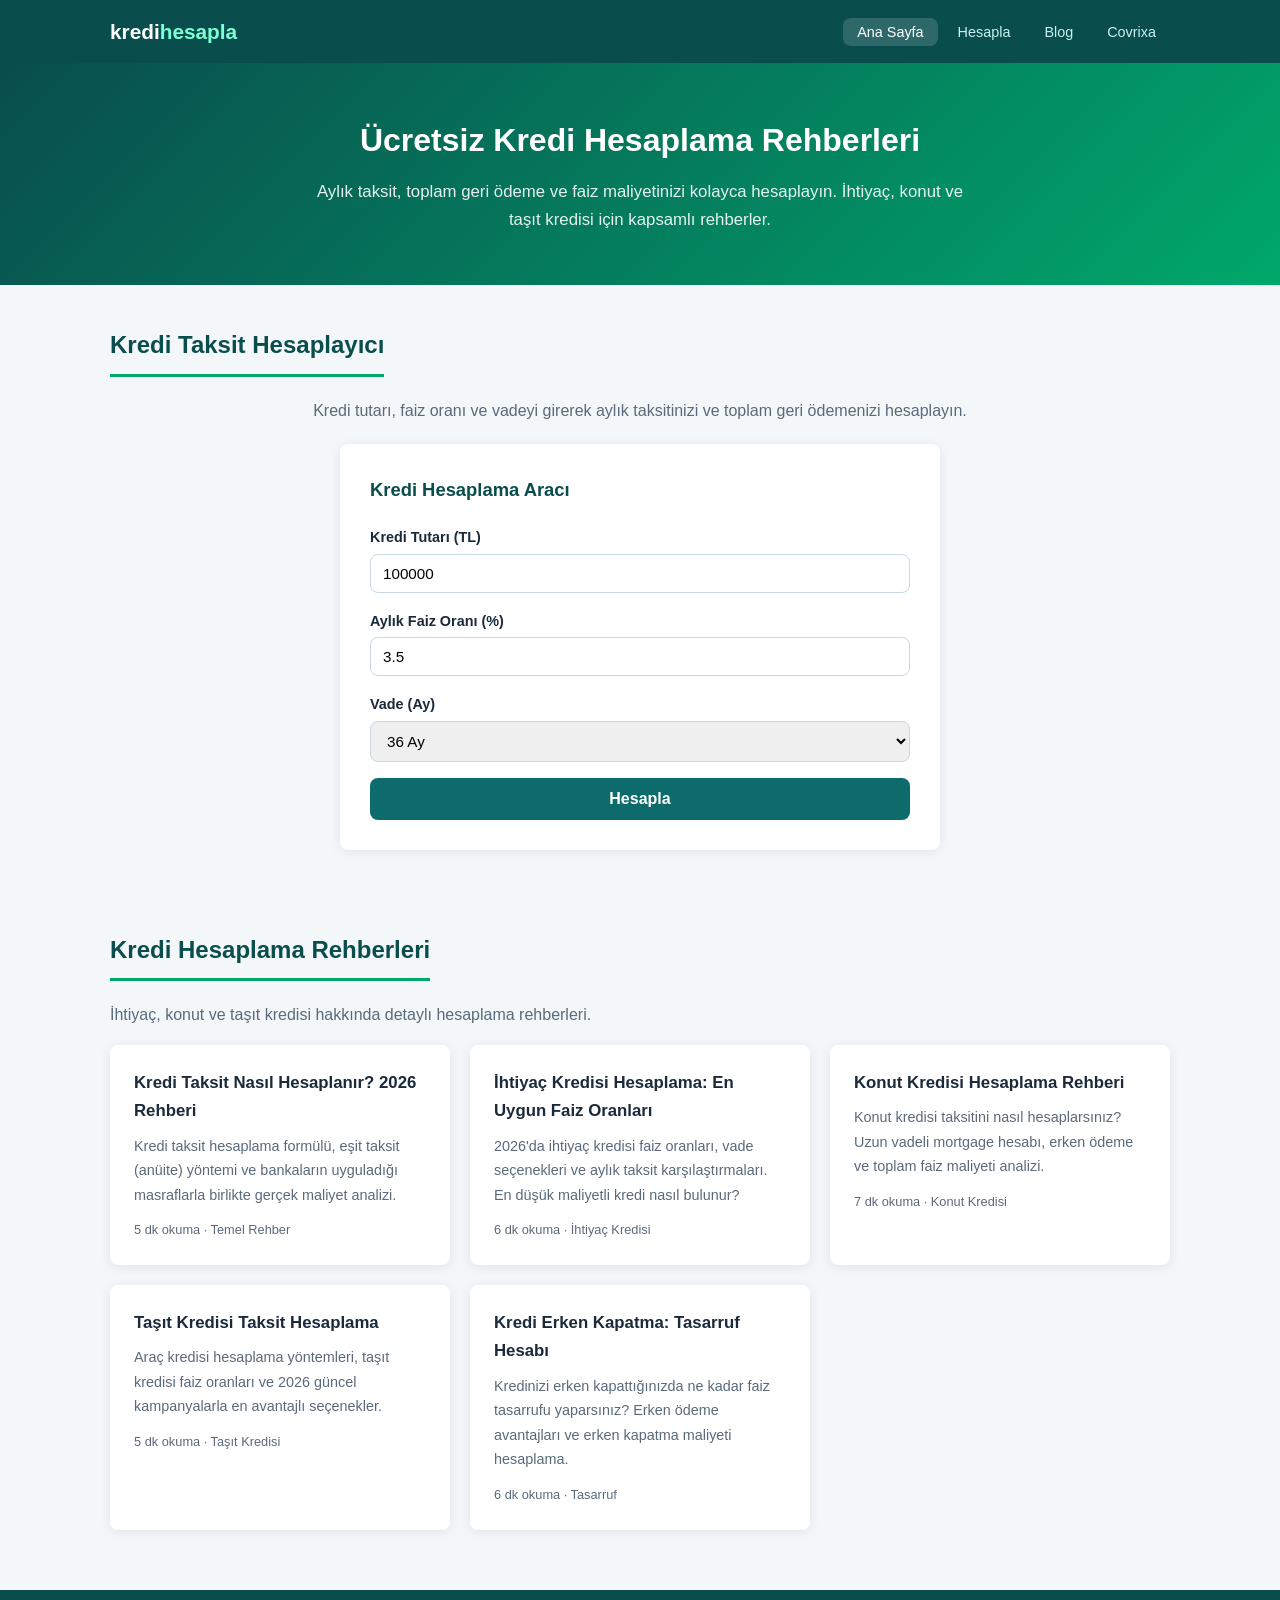
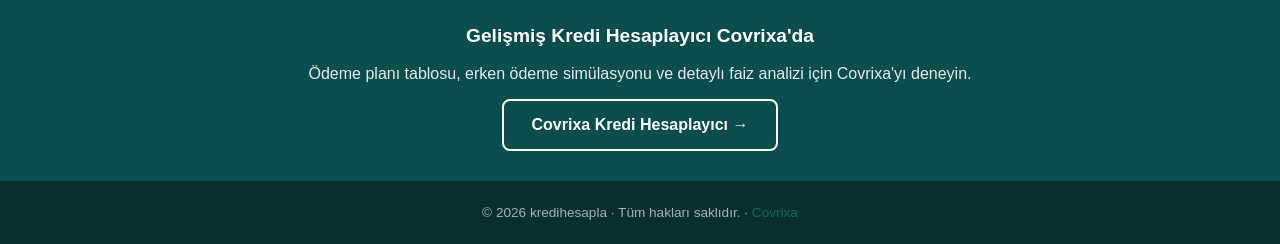
==== index.html @ 32bae690 "feat: kredihesapla sitesi tamamlandı - hesaplayıcı + 5 blog yazısı" ====
<!DOCTYPE html>
<html lang="tr">
<head>
  <meta charset="UTF-8">
  <meta name="viewport" content="width=device-width, initial-scale=1.0">
  <title>Ücretsiz Kredi Hesaplama Rehberleri | Aylık Taksit, Kredi Faizi</title>
  <meta name="description" content="Kredi taksit hesaplama, aylık ödeme planı ve toplam geri ödeme rehberleri. Ücretsiz online kredi hesaplayıcı ile kredinizi planlayın.">
  <meta name="keywords" content="kredi hesaplama, aylık taksit hesaplama, kredi faizi, ihtiyaç kredisi, konut kredisi hesaplama">
  <link rel="canonical" href="https://polatozaslan21.github.io/kredihesapla/">
  <meta property="og:title" content="Ücretsiz Kredi Hesaplama Rehberleri | Aylık Taksit, Kredi Faizi">
  <meta property="og:description" content="Kredi taksit hesaplama, aylık ödeme planı ve toplam geri ödeme rehberleri. Ücretsiz online kredi hesaplayıcı ile kredinizi planlayın.">
  <meta property="og:type" content="website">
  <meta property="og:url" content="https://polatozaslan21.github.io/kredihesapla/">
  <meta property="og:locale" content="tr_TR">
  <script type="application/ld+json">
  {
    "@context": "https://schema.org",
    "@type": "WebSite",
    "name": "kredihesapla",
    "url": "https://polatozaslan21.github.io/kredihesapla/",
    "description": "Ücretsiz kredi taksit hesaplama rehberleri ve araçları"
  }
  </script>
  <link rel="stylesheet" href="style.css">
</head>
<body>

<nav>
  <div class="container">
    <a href="index.html" class="logo">kredi<span>hesapla</span></a>
    <ul>
      <li><a href="index.html" class="active">Ana Sayfa</a></li>
      <li><a href="index.html#hesapla">Hesapla</a></li>
      <li><a href="index.html#blog">Blog</a></li>
      <li><a href="https://covrixa.com/tr/" target="_blank" rel="noopener">Covrixa</a></li>
    </ul>
  </div>
</nav>

<section class="hero">
  <div class="container">
    <h1>Ücretsiz Kredi Hesaplama Rehberleri</h1>
    <p>Aylık taksit, toplam geri ödeme ve faiz maliyetinizi kolayca hesaplayın. İhtiyaç, konut ve taşıt kredisi için kapsamlı rehberler.</p>
  </div>
</section>

<section class="section" id="hesapla">
  <div class="container">
    <h2>Kredi Taksit Hesaplayıcı</h2>
    <p style="margin-bottom:20px;text-align:center;color:var(--text-light);">Kredi tutarı, faiz oranı ve vadeyi girerek aylık taksitinizi ve toplam geri ödemenizi hesaplayın.</p>
    <div class="calculator-card">
      <h3>Kredi Hesaplama Aracı</h3>
      <div class="form-group">
        <label for="amount">Kredi Tutarı (TL)</label>
        <input type="number" id="amount" value="100000" min="1000" step="1000">
      </div>
      <div class="form-group">
        <label for="rate">Aylık Faiz Oranı (%)</label>
        <input type="number" id="rate" value="3.5" min="0.01" step="0.1">
      </div>
      <div class="form-group">
        <label for="months">Vade (Ay)</label>
        <select id="months">
          <option value="6">6 Ay</option>
          <option value="12">12 Ay</option>
          <option value="24">24 Ay</option>
          <option value="36" selected>36 Ay</option>
          <option value="48">48 Ay</option>
          <option value="60">60 Ay</option>
          <option value="84">84 Ay</option>
          <option value="120">120 Ay</option>
        </select>
      </div>
      <button class="btn" onclick="calculateLoan()">Hesapla</button>
      <p id="error-msg" style="display:none;color:#e74c3c;font-weight:600;margin-bottom:10px;">Lütfen geçerli pozitif değerler girin.</p>
      <div class="result-box" id="result">
        <div style="margin-bottom:10px;">
          <small>Aylık Taksit</small>
          <div class="amount" id="result-monthly">0 TL</div>
        </div>
        <div class="detail">Toplam Geri Ödeme: <strong id="result-total">0 TL</strong></div>
        <div class="detail">Toplam Faiz Maliyeti: <strong id="result-interest">0 TL</strong></div>
      </div>
    </div>
  </div>
</section>

<section class="section" id="blog">
  <div class="container">
    <h2>Kredi Hesaplama Rehberleri</h2>
    <p style="margin-bottom:16px;color:var(--text-light);">İhtiyaç, konut ve taşıt kredisi hakkında detaylı hesaplama rehberleri.</p>
    <div class="blog-grid">
      <div class="blog-card">
        <h3><a href="blog1.html">Kredi Taksit Nasıl Hesaplanır? 2026 Rehberi</a></h3>
        <p>Kredi taksit hesaplama formülü, eşit taksit (anüite) yöntemi ve bankaların uyguladığı masraflarla birlikte gerçek maliyet analizi.</p>
        <div class="meta">5 dk okuma &middot; Temel Rehber</div>
      </div>
      <div class="blog-card">
        <h3><a href="blog2.html">İhtiyaç Kredisi Hesaplama: En Uygun Faiz Oranları</a></h3>
        <p>2026'da ihtiyaç kredisi faiz oranları, vade seçenekleri ve aylık taksit karşılaştırmaları. En düşük maliyetli kredi nasıl bulunur?</p>
        <div class="meta">6 dk okuma &middot; İhtiyaç Kredisi</div>
      </div>
      <div class="blog-card">
        <h3><a href="blog3.html">Konut Kredisi Hesaplama Rehberi</a></h3>
        <p>Konut kredisi taksitini nasıl hesaplarsınız? Uzun vadeli mortgage hesabı, erken ödeme ve toplam faiz maliyeti analizi.</p>
        <div class="meta">7 dk okuma &middot; Konut Kredisi</div>
      </div>
      <div class="blog-card">
        <h3><a href="blog4.html">Taşıt Kredisi Taksit Hesaplama</a></h3>
        <p>Araç kredisi hesaplama yöntemleri, taşıt kredisi faiz oranları ve 2026 güncel kampanyalarla en avantajlı seçenekler.</p>
        <div class="meta">5 dk okuma &middot; Taşıt Kredisi</div>
      </div>
      <div class="blog-card">
        <h3><a href="blog5.html">Kredi Erken Kapatma: Tasarruf Hesabı</a></h3>
        <p>Kredinizi erken kapattığınızda ne kadar faiz tasarrufu yaparsınız? Erken ödeme avantajları ve erken kapatma maliyeti hesaplama.</p>
        <div class="meta">6 dk okuma &middot; Tasarruf</div>
      </div>
    </div>
  </div>
</section>

<section class="covrixa-promo">
  <div class="container">
    <h3>Gelişmiş Kredi Hesaplayıcı Covrixa'da</h3>
    <p>Ödeme planı tablosu, erken ödeme simülasyonu ve detaylı faiz analizi için Covrixa'yı deneyin.</p>
    <a href="https://covrixa.com/tr/kredi-hesaplayici/" class="btn-outline" target="_blank" rel="noopener">Covrixa Kredi Hesaplayıcı →</a>
  </div>
</section>

<footer>
  <div class="container">
    <p>&copy; 2026 kredihesapla &middot; Tüm hakları saklıdır. &middot; <a href="https://covrixa.com/tr/" target="_blank" rel="noopener">Covrixa</a></p>
  </div>
</footer>

<script src="script.js"></script>
</body>
</html>
---- style.css ----
* {
  margin: 0;
  padding: 0;
  box-sizing: border-box;
}

:root {
  --primary: #0d6b6b;
  --primary-dark: #094d4d;
  --primary-light: #e0f2f1;
  --accent: #00a86b;
  --text: #1a2a3a;
  --text-light: #5a6a7a;
  --bg: #f4f7f9;
  --white: #ffffff;
  --border: #c8d8e0;
  --shadow: 0 2px 12px rgba(0,0,0,0.08);
  --radius: 8px;
}

body {
  font-family: -apple-system, BlinkMacSystemFont, "Segoe UI", Roboto, Arial, sans-serif;
  color: var(--text);
  background: var(--bg);
  line-height: 1.7;
}

a { color: var(--primary); text-decoration: none; }
a:hover { color: var(--accent); }

.container {
  max-width: 1100px;
  margin: 0 auto;
  padding: 0 20px;
}

nav {
  background: var(--primary-dark);
  padding: 14px 0;
  position: sticky;
  top: 0;
  z-index: 100;
}
nav .container {
  display: flex;
  align-items: center;
  justify-content: space-between;
  flex-wrap: wrap;
  gap: 10px;
}
nav .logo {
  color: var(--white);
  font-size: 1.3rem;
  font-weight: 700;
}
nav .logo span { color: #7fffd4; }
nav ul {
  list-style: none;
  display: flex;
  gap: 6px;
  flex-wrap: wrap;
}
nav ul li a {
  color: #c8f0f0;
  padding: 6px 14px;
  border-radius: var(--radius);
  font-size: 0.9rem;
  transition: 0.2s;
}
nav ul li a:hover,
nav ul li a.active {
  background: rgba(255,255,255,0.15);
  color: var(--white);
}

.hero {
  background: linear-gradient(135deg, var(--primary-dark), var(--accent));
  color: var(--white);
  padding: 50px 0;
  text-align: center;
}
.hero h1 { font-size: 2rem; margin-bottom: 10px; }
.hero p { font-size: 1.05rem; opacity: 0.9; max-width: 650px; margin: 0 auto; }

.section { padding: 40px 0; }
.section h2 {
  font-size: 1.5rem;
  color: var(--primary-dark);
  margin-bottom: 20px;
  padding-bottom: 8px;
  border-bottom: 3px solid var(--accent);
  display: inline-block;
}

.calculator-card {
  background: var(--white);
  border-radius: var(--radius);
  box-shadow: var(--shadow);
  padding: 30px;
  max-width: 600px;
  margin: 0 auto;
}
.calculator-card h3 {
  color: var(--primary-dark);
  margin-bottom: 20px;
  font-size: 1.15rem;
}
.form-group { margin-bottom: 16px; }
.form-group label {
  display: block;
  font-weight: 600;
  font-size: 0.9rem;
  margin-bottom: 4px;
  color: var(--text);
}
.form-group input,
.form-group select {
  width: 100%;
  padding: 10px 12px;
  border: 1px solid var(--border);
  border-radius: var(--radius);
  font-size: 0.95rem;
  outline: none;
  transition: 0.2s;
}
.form-group input:focus,
.form-group select:focus {
  border-color: var(--primary);
  box-shadow: 0 0 0 3px rgba(13,107,107,0.15);
}
.btn {
  background: var(--primary);
  color: var(--white);
  border: none;
  padding: 12px 28px;
  border-radius: var(--radius);
  font-size: 1rem;
  font-weight: 600;
  cursor: pointer;
  transition: 0.2s;
  width: 100%;
}
.btn:hover { background: var(--primary-dark); }
.result-box {
  margin-top: 20px;
  padding: 18px;
  background: var(--primary-light);
  border-radius: var(--radius);
  text-align: center;
  display: none;
}
.result-box.show { display: block; }
.result-box .amount {
  font-size: 1.8rem;
  font-weight: 700;
  color: var(--primary-dark);
}
.result-box .detail {
  font-size: 0.9rem;
  color: var(--text-light);
  margin-top: 6px;
}

.blog-grid {
  display: grid;
  grid-template-columns: repeat(auto-fill, minmax(280px, 1fr));
  gap: 20px;
  margin-top: 10px;
}
.blog-card {
  background: var(--white);
  border-radius: var(--radius);
  box-shadow: var(--shadow);
  padding: 24px;
  transition: 0.2s;
}
.blog-card:hover { transform: translateY(-3px); box-shadow: 0 4px 20px rgba(0,0,0,0.12); }
.blog-card h3 { font-size: 1.05rem; margin-bottom: 8px; }
.blog-card h3 a { color: var(--text); }
.blog-card h3 a:hover { color: var(--primary); }
.blog-card p { font-size: 0.9rem; color: var(--text-light); }
.blog-card .meta { font-size: 0.8rem; color: var(--text-light); margin-top: 12px; }

.post-content {
  background: var(--white);
  border-radius: var(--radius);
  box-shadow: var(--shadow);
  padding: 35px;
  max-width: 800px;
  margin: 0 auto;
}
.post-content h1 { font-size: 1.7rem; color: var(--primary-dark); margin-bottom: 10px; }
.post-content .meta {
  color: var(--text-light);
  font-size: 0.85rem;
  margin-bottom: 20px;
  padding-bottom: 15px;
  border-bottom: 1px solid var(--border);
}
.post-content h2 { font-size: 1.25rem; color: var(--primary-dark); margin: 25px 0 10px; }
.post-content h3 { font-size: 1.1rem; color: var(--text); margin: 20px 0 8px; }
.post-content p { margin-bottom: 14px; text-align: justify; }
.post-content ul, .post-content ol { margin: 10px 0 14px 20px; }
.post-content li { margin-bottom: 6px; }
.post-content .covrixa-box {
  background: var(--primary-light);
  border: 1px solid var(--accent);
  border-radius: var(--radius);
  padding: 18px;
  margin: 25px 0;
  text-align: center;
}
.post-content .covrixa-box a { color: var(--primary-dark); font-weight: 700; }
.post-content table { width: 100%; border-collapse: collapse; margin: 16px 0; }
.post-content table th,
.post-content table td { padding: 10px; border: 1px solid var(--border); text-align: left; }
.post-content table th { background: var(--primary-dark); color: var(--white); }
.post-content table tr:nth-child(even) { background: #f8fafa; }

.covrixa-promo {
  background: var(--primary-dark);
  color: var(--white);
  text-align: center;
  padding: 30px 0;
  margin-top: 20px;
}
.covrixa-promo h3 { font-size: 1.2rem; margin-bottom: 8px; }
.covrixa-promo p { opacity: 0.9; margin-bottom: 12px; }
.covrixa-promo .btn-outline {
  display: inline-block;
  border: 2px solid var(--white);
  color: var(--white);
  padding: 10px 28px;
  border-radius: var(--radius);
  font-weight: 600;
  transition: 0.2s;
}
.covrixa-promo .btn-outline:hover { background: var(--white); color: var(--primary-dark); }

footer {
  background: #0a2e2e;
  color: #9ab8b8;
  text-align: center;
  padding: 20px 0;
  font-size: 0.85rem;
}

@media (max-width: 768px) {
  nav .container { flex-direction: column; align-items: center; }
  nav ul { justify-content: center; }
  .hero h1 { font-size: 1.5rem; }
  .hero p { font-size: 0.95rem; }
  .post-content { padding: 20px; }
  .calculator-card { padding: 20px; }
}
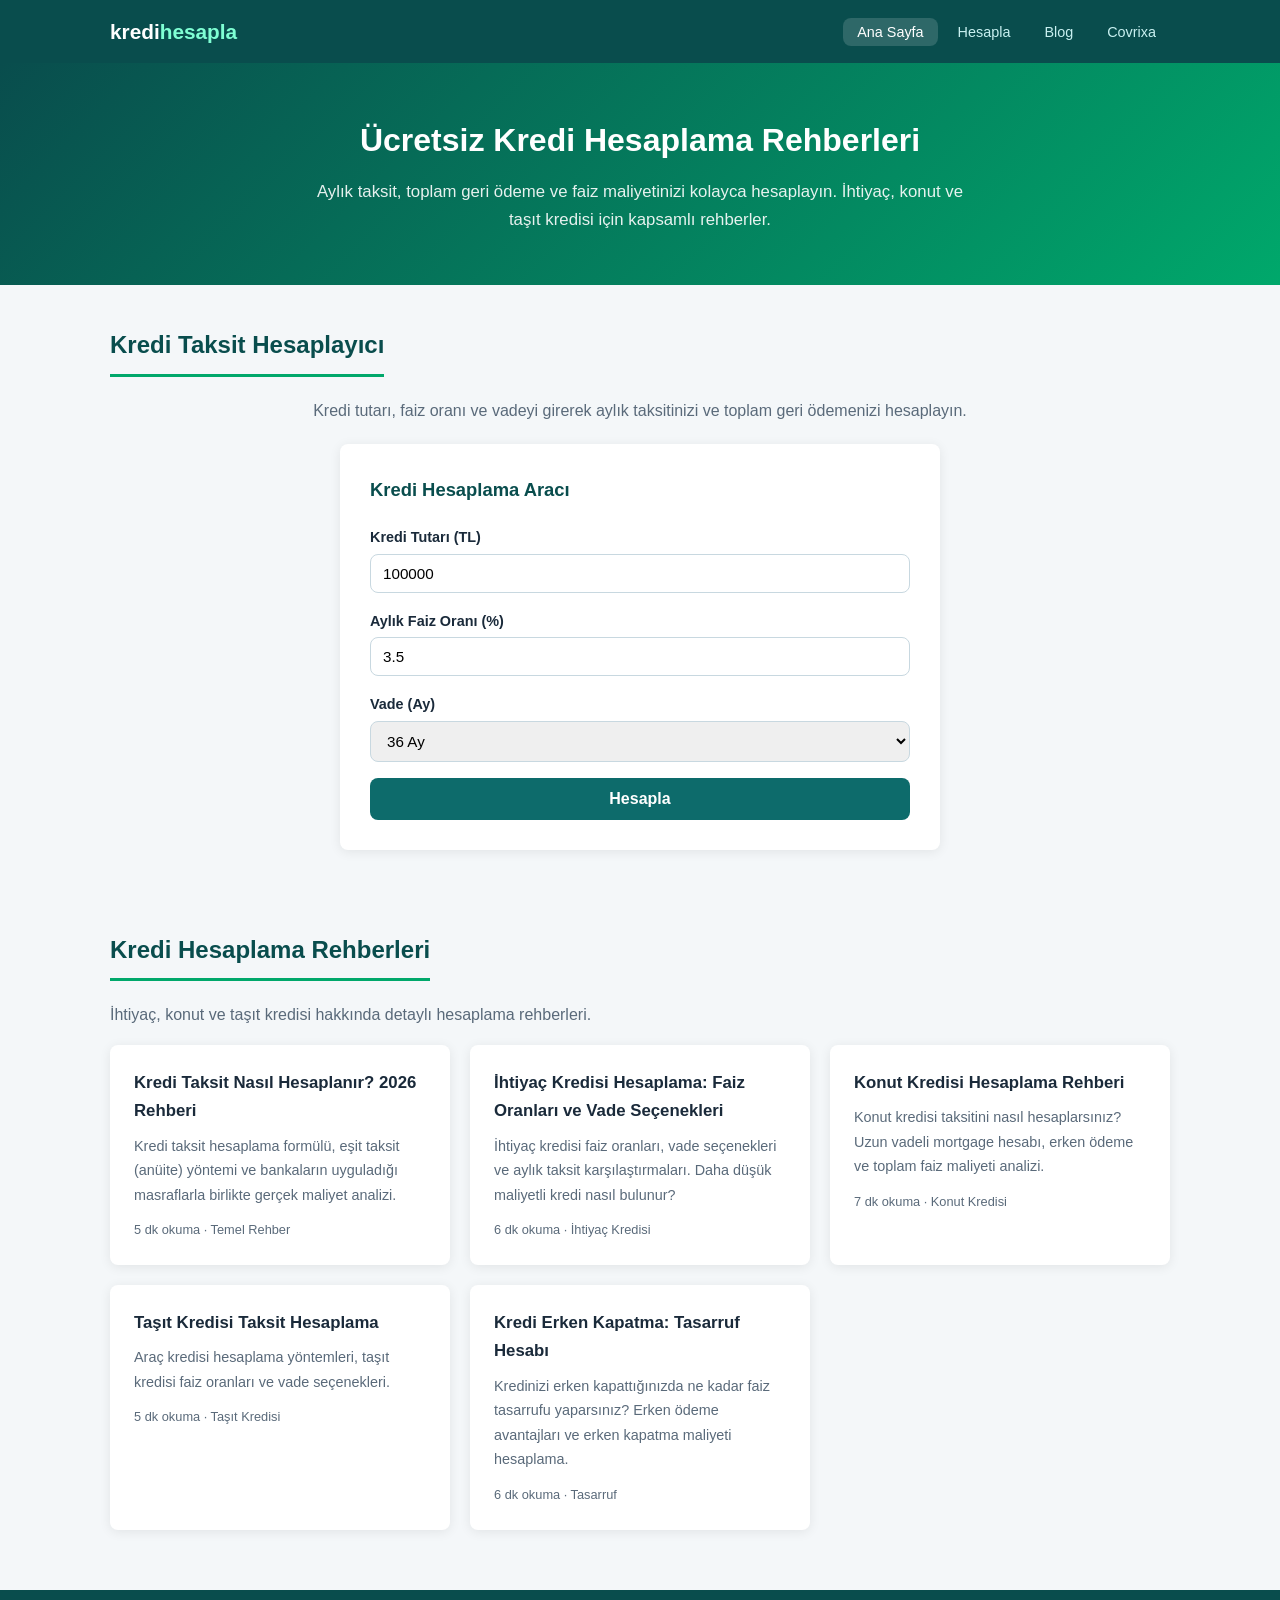
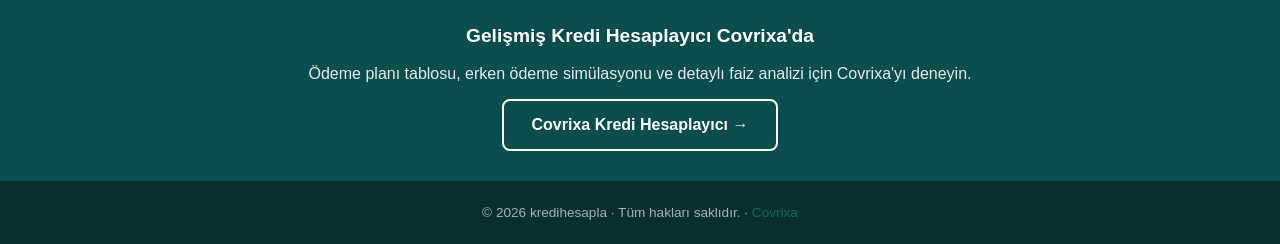
==== commit 7b3832a7: "Fix kredi hesaplama micro site content and links" ====
--- a/index.html
+++ b/index.html
@@ -96,8 +96,8 @@
         <div class="meta">5 dk okuma &middot; Temel Rehber</div>
       </div>
       <div class="blog-card">
-        <h3><a href="blog2.html">İhtiyaç Kredisi Hesaplama: En Uygun Faiz Oranları</a></h3>
-        <p>2026'da ihtiyaç kredisi faiz oranları, vade seçenekleri ve aylık taksit karşılaştırmaları. En düşük maliyetli kredi nasıl bulunur?</p>
+        <h3><a href="blog2.html">İhtiyaç Kredisi Hesaplama: Faiz Oranları ve Vade Seçenekleri</a></h3>
+        <p>İhtiyaç kredisi faiz oranları, vade seçenekleri ve aylık taksit karşılaştırmaları. Daha düşük maliyetli kredi nasıl bulunur?</p>
         <div class="meta">6 dk okuma &middot; İhtiyaç Kredisi</div>
       </div>
       <div class="blog-card">
@@ -107,7 +107,7 @@
       </div>
       <div class="blog-card">
         <h3><a href="blog4.html">Taşıt Kredisi Taksit Hesaplama</a></h3>
-        <p>Araç kredisi hesaplama yöntemleri, taşıt kredisi faiz oranları ve 2026 güncel kampanyalarla en avantajlı seçenekler.</p>
+        <p>Araç kredisi hesaplama yöntemleri, taşıt kredisi faiz oranları ve vade seçenekleri.</p>
         <div class="meta">5 dk okuma &middot; Taşıt Kredisi</div>
       </div>
       <div class="blog-card">
--- a/style.css
+++ b/style.css
@@ -252,4 +252,25 @@
   .hero p { font-size: 0.95rem; }
   .post-content { padding: 20px; }
   .calculator-card { padding: 20px; }
+}
+
+@media (max-width: 430px) {
+  nav ul li a { padding: 5px 8px; font-size: 0.8rem; }
+  .post-content { padding: 15px; }
+  .post-content table { font-size: 0.8rem; }
+  .post-content table th,
+  .post-content table td { padding: 6px; }
+  .blog-card { padding: 16px; }
+}
+
+@media (max-width: 390px) {
+  .hero h1 { font-size: 1.3rem; }
+  .hero p { font-size: 0.88rem; }
+  .blog-grid { gap: 14px; }
+}
+
+@media (max-width: 320px) {
+  .container { padding: 0 10px; }
+  .calculator-card { padding: 12px; }
+  .blog-grid { grid-template-columns: 1fr; }
 }
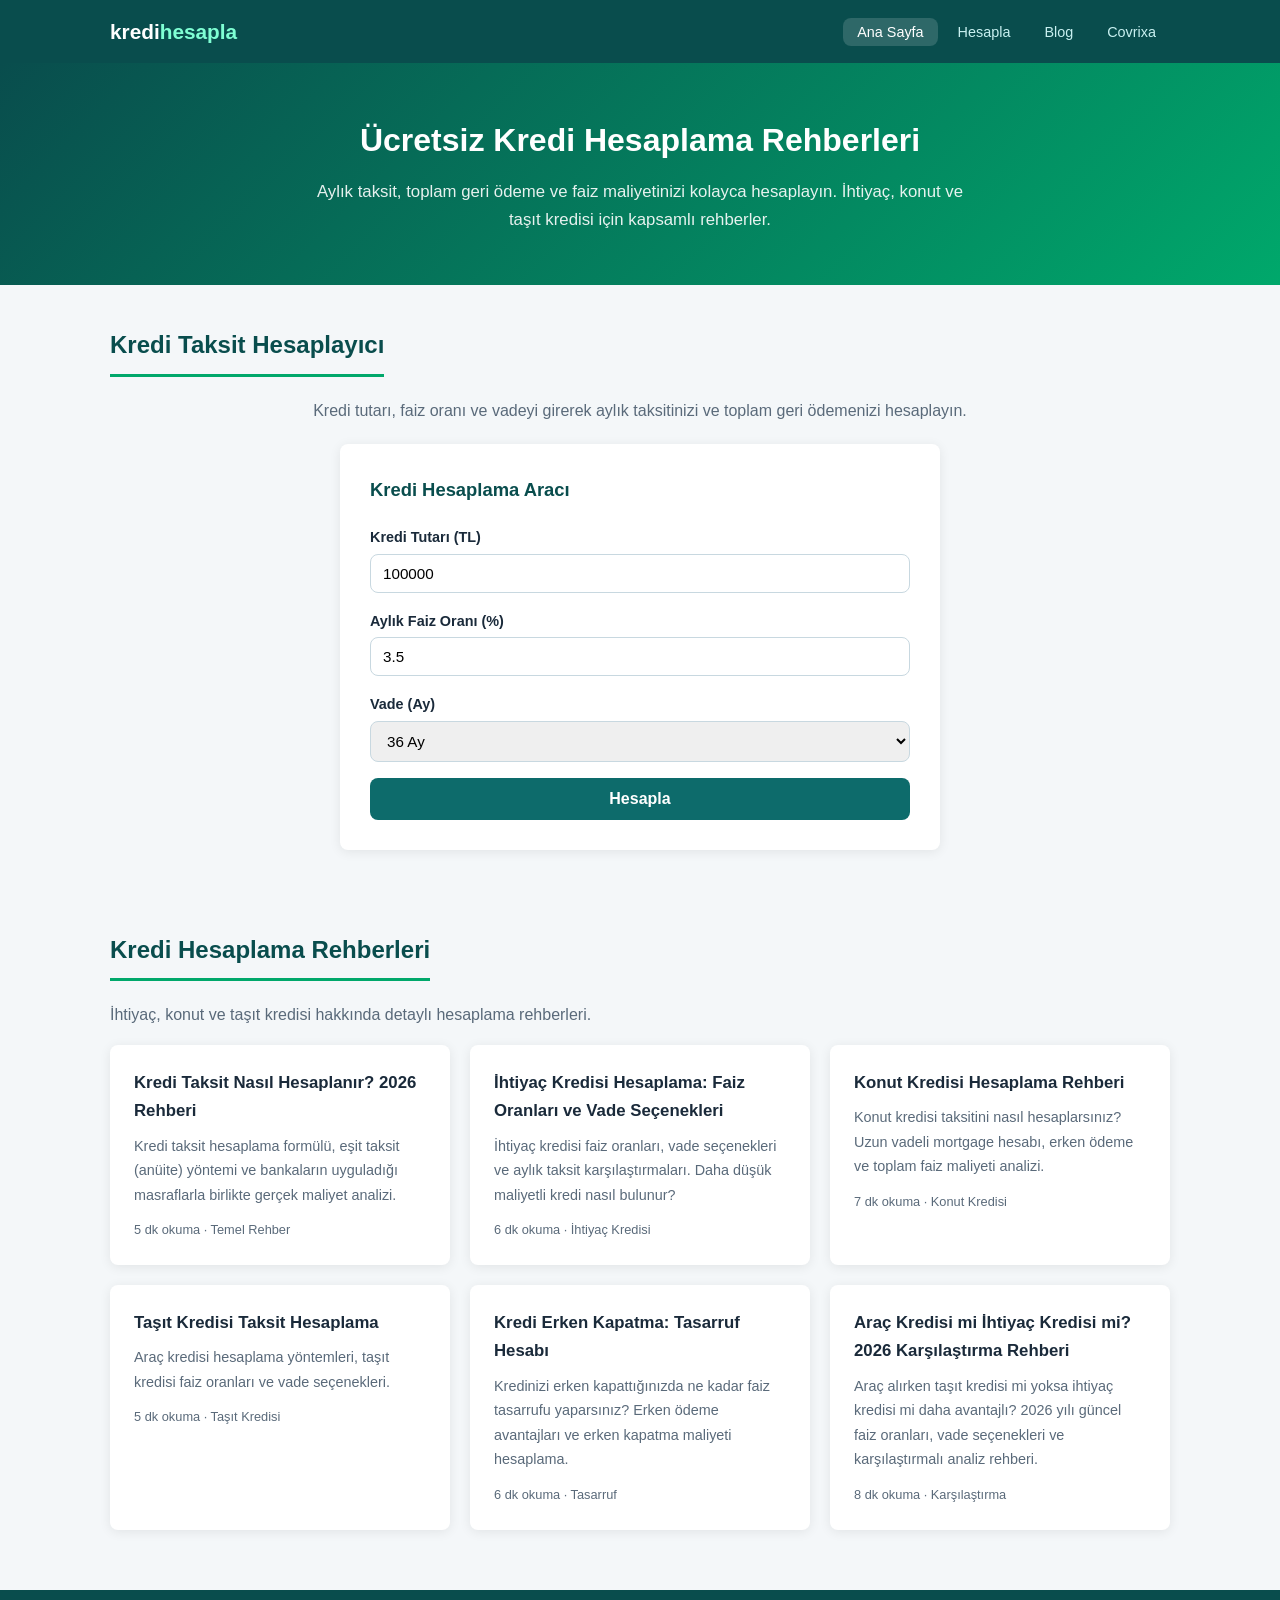
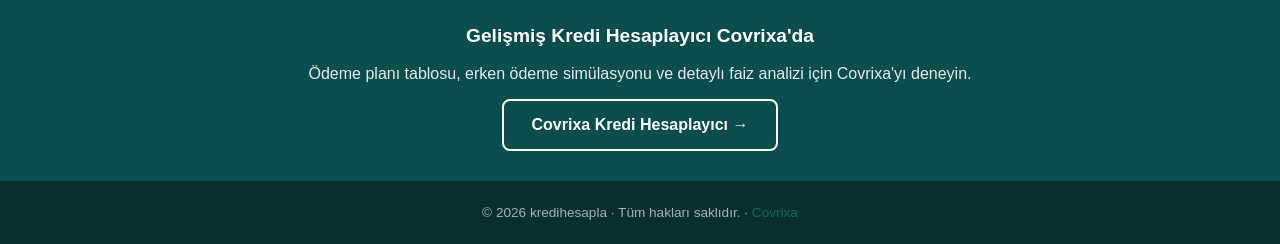
==== commit 3e6a27a8: "Add new blog post: Araç Kredisi mi İhtiyaç Kredisi mi? 2026 Karşılaştırma Rehberi Co-authored-by: Po" ====
--- a/index.html
+++ b/index.html
@@ -1,6 +1,15 @@
 <!DOCTYPE html>
 <html lang="tr">
 <head>
+  <!-- Google tag (gtag.js) -->
+<script async src="https://www.googletagmanager.com/gtag/js?id=G-B97W7LS8DB"></script>
+<script>
+  window.dataLayer = window.dataLayer || [];
+  function gtag(){dataLayer.push(arguments);}
+  gtag('js', new Date());
+
+  gtag('config', 'G-B97W7LS8DB');
+</script>
   <meta charset="UTF-8">
   <meta name="viewport" content="width=device-width, initial-scale=1.0">
   <title>Ücretsiz Kredi Hesaplama Rehberleri | Aylık Taksit, Kredi Faizi</title>
@@ -115,6 +124,11 @@
         <p>Kredinizi erken kapattığınızda ne kadar faiz tasarrufu yaparsınız? Erken ödeme avantajları ve erken kapatma maliyeti hesaplama.</p>
         <div class="meta">6 dk okuma &middot; Tasarruf</div>
       </div>
+      <div class="blog-card">
+        <h3><a href="blog6.html">Araç Kredisi mi İhtiyaç Kredisi mi? 2026 Karşılaştırma Rehberi</a></h3>
+        <p>Araç alırken taşıt kredisi mi yoksa ihtiyaç kredisi mi daha avantajlı? 2026 yılı güncel faiz oranları, vade seçenekleri ve karşılaştırmalı analiz rehberi.</p>
+        <div class="meta">8 dk okuma &middot; Karşılaştırma</div>
+      </div>
     </div>
   </div>
 </section>
